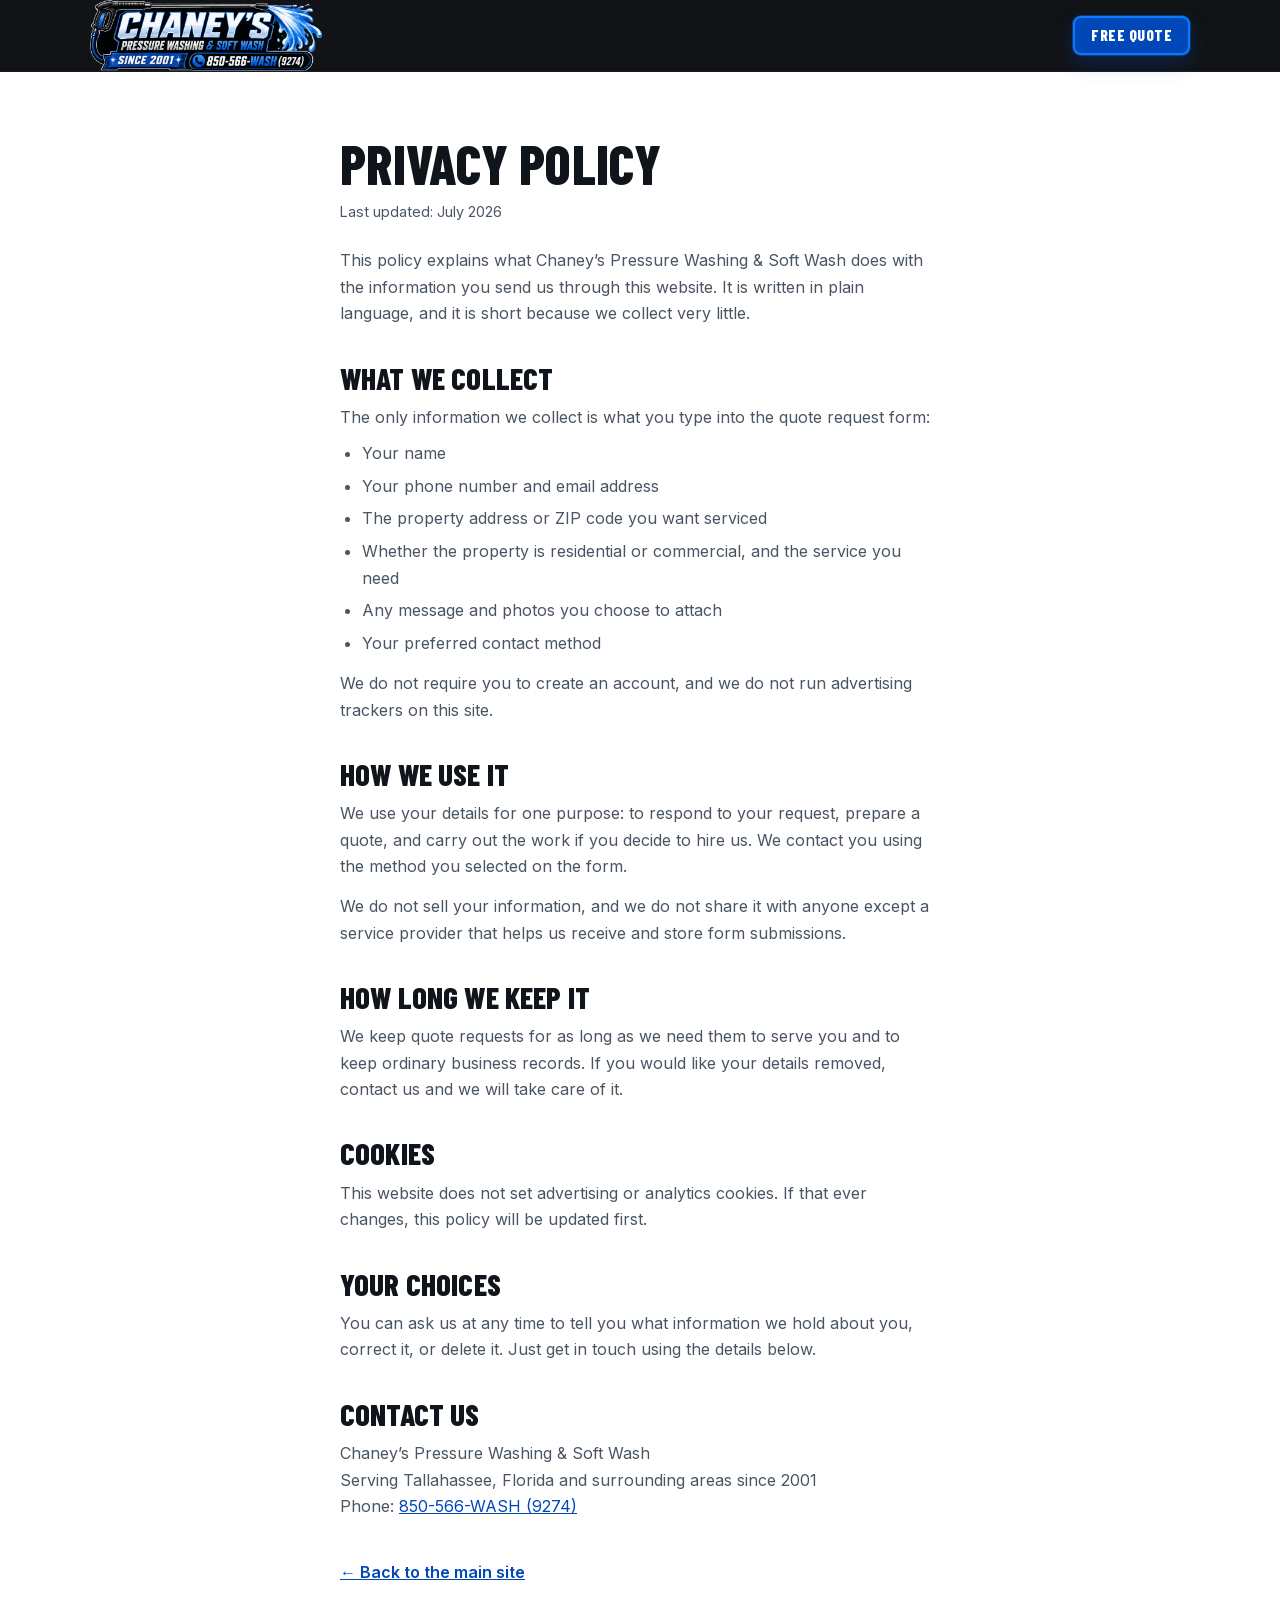
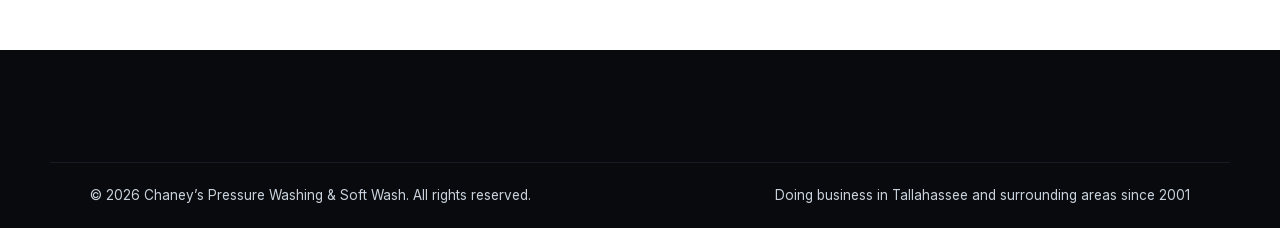
==== privacy.html @ a39a2b58 "Remove placeholders and turn on search indexing Ty's before/after pairs have not arrived, so the pla" ====
<!doctype html>
<html lang="en">
<head>
<meta charset="utf-8">
<meta name="viewport" content="width=device-width, initial-scale=1">
<title>Privacy Policy | Chaney's Pressure Washing &amp; Soft Wash</title>
<meta name="description" content="How Chaney's Pressure Washing &amp; Soft Wash handles the information you send through the quote request form.">
<meta name="robots" content="index, follow">
<meta name="theme-color" content="#080A0D">
<link rel="icon" href="assets/img/favicon-32.png" sizes="32x32">
<link rel="apple-touch-icon" href="assets/img/apple-touch-icon.png">
<link rel="stylesheet" href="assets/css/styles.css?v=3">
<style>
  /* Page-specific: a simple readable document column */
  .doc { max-width: 68ch; padding-block: clamp(2.5rem, 7vw, 4rem); }
  .doc h1 { font-size: clamp(2.4rem, 7vw, 3.4rem); margin-bottom: .5rem; }
  .doc h2 { font-size: clamp(1.5rem, 4vw, 1.9rem); margin: 2.25rem 0 .65rem; }
  .doc p, .doc li { color: var(--ink-mid); }
  .doc p + p, .doc ul + p { margin-top: .85rem; }
  .doc ul { list-style: disc; padding-left: 1.35rem; margin-top: .6rem; display: grid; gap: .4rem; }
  .doc .updated { font-size: .9rem; color: var(--ink-mid); margin-bottom: 1.5rem; }
  .back { display: inline-flex; align-items: center; gap: .4rem; margin-top: 2.5rem; font-weight: 600; }
</style>
</head>

<body>
<a class="skip-link" href="#main">Skip to main content</a>

<header class="site-header">
  <div class="wrap header-inner">
    <a class="brand" href="index.html" aria-label="Chaney's Pressure Washing and Soft Wash — home">
      <img src="assets/img/logo-horizontal.png" alt="Chaney's Pressure Washing &amp; Soft Wash — since 2001" width="760" height="233">
    </a>
    <a class="btn btn-primary btn-sm" href="index.html#contact">Free Quote</a>
  </div>
</header>

<main id="main">
  <div class="wrap doc">

    <h1>Privacy Policy</h1>
    <!-- [REPLACE] Update this date whenever the policy changes -->
    <p class="updated">Last updated: July 2026</p>

    <p>This policy explains what Chaney&rsquo;s Pressure Washing &amp; Soft Wash does with the information
      you send us through this website. It is written in plain language, and it is short because we
      collect very little.</p>

    <h2>What we collect</h2>
    <p>The only information we collect is what you type into the quote request form:</p>
    <ul>
      <li>Your name</li>
      <li>Your phone number and email address</li>
      <li>The property address or ZIP code you want serviced</li>
      <li>Whether the property is residential or commercial, and the service you need</li>
      <li>Any message and photos you choose to attach</li>
      <li>Your preferred contact method</li>
    </ul>
    <p>We do not require you to create an account, and we do not run advertising trackers on this site.</p>

    <h2>How we use it</h2>
    <p>We use your details for one purpose: to respond to your request, prepare a quote, and carry out
      the work if you decide to hire us. We contact you using the method you selected on the form.</p>
    <p>We do not sell your information, and we do not share it with anyone except a service provider
      that helps us receive and store form submissions.</p>

    <h2>How long we keep it</h2>
    <p>We keep quote requests for as long as we need them to serve you and to keep ordinary business
      records. If you would like your details removed, contact us and we will take care of it.</p>

    <h2>Cookies</h2>
    <p>This website does not set advertising or analytics cookies. If that ever changes, this policy
      will be updated first.</p>

    <h2>Your choices</h2>
    <p>You can ask us at any time to tell you what information we hold about you, correct it, or
      delete it. Just get in touch using the details below.</p>

    <h2>Contact us</h2>
    <p>
      Chaney&rsquo;s Pressure Washing &amp; Soft Wash<br>
      Serving Tallahassee, Florida and surrounding areas since 2001<br>
      Phone: <a href="tel:+18505669274">850-566-WASH (9274)</a>
      <!-- [REPLACE] Add a contact email address here once confirmed, e.g.
           <br>Email: <a href="mailto:info@example.com">info@example.com</a> -->
    </p>

    <a class="back" href="index.html">&larr; Back to the main site</a>
  </div>
</main>

<footer class="site-footer">
  <div class="wrap footer-bottom">
    <p>&copy; <span id="year">2026</span> Chaney&rsquo;s Pressure Washing &amp; Soft Wash. All rights reserved.</p>
    <p>Doing business in Tallahassee and surrounding areas since 2001</p>
  </div>
</footer>

<script>
  document.getElementById('year').textContent = String(new Date().getFullYear());
</script>
</body>
</html>
---- assets/css/styles.css ----
/* =========================================================================
   Chaney's Pressure Washing & Soft Wash
   Brand system: Electric Blue #087BFF · Deep Blue #0047B8 · Jet Black #080A0D
                 Bright White #FFFFFF · Chrome Silver #C9D2DC · Soft Ice #DCEEFF
   Headlines: Barlow Condensed ExtraBold · Body: Inter
   ========================================================================= */

/* ---------- Fonts (self-hosted, latin subset) ---------- */
@font-face {
  font-family: 'Barlow Condensed';
  src: url('../fonts/barlow-condensed-800-latin.woff2') format('woff2');
  font-weight: 800; font-style: normal; font-display: swap;
  unicode-range: U+0000-00FF, U+0131, U+0152-0153, U+02BB-02BC, U+02C6, U+02DA,
                 U+02DC, U+2000-206F, U+2074, U+20AC, U+2122, U+2191, U+2193,
                 U+2212, U+2215, U+FEFF, U+FFFD;
}
@font-face {
  font-family: 'Inter';
  src: url('../fonts/inter-var-latin.woff2') format('woff2');
  font-weight: 100 900; font-style: normal; font-display: swap;
  unicode-range: U+0000-00FF, U+0131, U+0152-0153, U+02BB-02BC, U+02C6, U+02DA,
                 U+02DC, U+2000-206F, U+2074, U+20AC, U+2122, U+2191, U+2193,
                 U+2212, U+2215, U+FEFF, U+FFFD;
}

/* ---------- Tokens ---------- */
:root {
  --electric: #087BFF;
  --deep:     #0047B8;
  --jet:      #080A0D;
  --white:    #FFFFFF;
  --chrome:   #C9D2DC;
  --ice:      #DCEEFF;

  --jet-2:    #0E1218;   /* raised surface on black */
  --jet-3:    #161C25;   /* border on black */
  --ink:      #10151C;   /* body text on light */
  --ink-mid:  #4A5563;   /* secondary text on light */
  --line:     #DCE3EB;   /* hairline on light */

  --font-head: 'Barlow Condensed', 'Arial Narrow', Impact, sans-serif;
  --font-body: 'Inter', -apple-system, BlinkMacSystemFont, 'Segoe UI', Roboto, Helvetica, Arial, sans-serif;

  --wrap: 1180px;
  --gutter: clamp(1.25rem, 4vw, 2.5rem);
  --pad-y: clamp(3.5rem, 9vw, 6.5rem);
  --radius: 14px;
  --shadow: 0 18px 44px rgba(8, 10, 13, .12);
  --shadow-dark: 0 18px 44px rgba(0, 0, 0, .5);
  --ring: 0 0 0 3px #080A0D, 0 0 0 6px var(--electric);
  --bar-h: 0px; /* height of the sticky mobile bar; set at breakpoint */
}

/* ---------- Reset ---------- */
*, *::before, *::after { box-sizing: border-box; }
html { -webkit-text-size-adjust: 100%; scroll-behavior: smooth; }
body {
  margin: 0;
  font-family: var(--font-body);
  font-size: 1rem;
  line-height: 1.65;
  color: var(--ink);
  background: var(--white);
  -webkit-font-smoothing: antialiased;
  padding-bottom: var(--bar-h);
  overflow-x: hidden;
}
img, svg { max-width: 100%; }
img { height: auto; display: block; }
a { color: var(--deep); }
h1, h2, h3 {
  font-family: var(--font-head);
  font-weight: 800;
  line-height: 1.02;
  letter-spacing: .005em;
  text-transform: uppercase;
  margin: 0;
}
p { margin: 0; }
ul, ol { margin: 0; padding: 0; list-style: none; }

@media (prefers-reduced-motion: reduce) {
  html { scroll-behavior: auto; }
  *, *::before, *::after {
    animation-duration: .01ms !important; animation-iteration-count: 1 !important;
    transition-duration: .01ms !important;
  }
}

/* ---------- Shared layout ---------- */
.wrap { width: 100%; max-width: var(--wrap); margin-inline: auto; padding-inline: var(--gutter); }

/* Keep jump-link targets clear of the sticky header */
:where(#top, #services, #gallery, #about, #process, #reviews, #contact) { scroll-margin-top: 88px; }

.center { text-align: center; }
.sprite { position: absolute; width: 0; height: 0; overflow: hidden; }
.ico { width: 1.15em; height: 1.15em; fill: currentColor; flex: none; }

.skip-link {
  position: absolute; left: 1rem; top: -100px; z-index: 200;
  background: var(--electric); color: var(--white);
  padding: .7rem 1.1rem; border-radius: 8px; font-weight: 600; text-decoration: none;
  transition: top .15s;
}
.skip-link:focus { top: 1rem; }

:where(a, button, input, select, textarea, [tabindex]):focus-visible {
  outline: 3px solid var(--electric);
  outline-offset: 3px;
  border-radius: 4px;
}

/* ---------- Buttons ---------- */
.btn {
  display: inline-flex; align-items: center; justify-content: center; gap: .5rem;
  font-family: var(--font-head); font-size: 1.15rem; font-weight: 800;
  text-transform: uppercase; letter-spacing: .03em; line-height: 1;
  padding: .95rem 1.5rem; border-radius: 10px; border: 2px solid transparent;
  text-decoration: none; cursor: pointer;
  transition: background-color .16s ease, border-color .16s ease, color .16s ease, transform .16s ease, box-shadow .16s ease;
}
.btn:active { transform: translateY(1px); }
.btn .ico { width: 1.05em; height: 1.05em; }

.btn-primary {
  background: var(--deep); color: var(--white);
  border-color: var(--electric);
  box-shadow: 0 0 0 1px rgba(8,123,255,.35), 0 8px 20px rgba(0,71,184,.3);
}
.btn-primary:hover { background: var(--electric); box-shadow: 0 0 0 1px rgba(8,123,255,.5), 0 10px 26px rgba(8,123,255,.4); }

.btn-ghost { background: transparent; color: var(--white); border-color: var(--chrome); }
.btn-ghost:hover { border-color: var(--electric); background: rgba(8,123,255,.14); }

/* ghost button placed on a light background */
.section:not(.section-dark) .btn-ghost,
.section-ice .btn-ghost { color: var(--ink); border-color: #A9B6C6; }
.section:not(.section-dark) .btn-ghost:hover,
.section-ice .btn-ghost:hover { color: var(--deep); border-color: var(--deep); background: rgba(8,123,255,.1); }

.btn-sm { font-size: .95rem; padding: .62rem 1rem; border-radius: 8px; }
.btn-lg { font-size: 1.25rem; padding: 1.05rem 1.75rem; }
.btn-block { width: 100%; }

.btn-row { display: flex; flex-wrap: wrap; gap: .85rem; }
.center-row { justify-content: center; }

/* ---------- Eyebrow ---------- */
.eyebrow {
  display: flex; align-items: center; gap: .7rem;
  font-family: var(--font-head); font-size: 1.05rem; font-weight: 800;
  letter-spacing: .16em; text-transform: uppercase;
  color: var(--electric); margin-bottom: .75rem;
}
.eyebrow-rule { width: 34px; height: 3px; background: var(--electric); border-radius: 2px; }

/* =========================================================================
   HEADER
   ========================================================================= */
.site-header {
  position: sticky; top: 0; z-index: 100;
  background: rgba(8, 10, 13, .96);
  border-bottom: 1px solid var(--jet-3);
  backdrop-filter: saturate(140%) blur(8px);
}
.site-header.is-stuck { box-shadow: 0 10px 30px rgba(0,0,0,.45); }
.header-inner { display: flex; align-items: center; gap: 1rem; min-height: 68px; }

.brand { display: block; margin-right: auto; line-height: 0; }
.brand img { width: clamp(158px, 30vw, 232px); height: auto; }

.icon-btn {
  display: inline-flex; align-items: center; justify-content: center;
  width: 44px; height: 44px; flex: none;
  background: transparent; border: 1px solid var(--jet-3); border-radius: 9px;
  color: var(--white); cursor: pointer; padding: 0;
}
.icon-btn:hover { border-color: var(--electric); color: var(--electric); }
.icon-btn .ico { width: 20px; height: 20px; }

.bars, .bars::before, .bars::after {
  display: block; width: 19px; height: 2px; background: currentColor; border-radius: 2px;
  transition: transform .2s ease, opacity .15s ease;
}
.bars { position: relative; }
.bars::before, .bars::after { content: ''; position: absolute; left: 0; }
.bars::before { top: -6px; }
.bars::after  { top: 6px; }
[aria-expanded="true"] .bars { background: transparent; }
[aria-expanded="true"] .bars::before { transform: translateY(6px) rotate(45deg); }
[aria-expanded="true"] .bars::after  { transform: translateY(-6px) rotate(-45deg); }

/* mobile drawer */
.nav {
  position: fixed; inset: 68px 0 auto 0; z-index: 99;
  background: var(--jet); border-bottom: 1px solid var(--jet-3);
  padding: .5rem var(--gutter) 1.5rem;
  transform: translateY(-115%); visibility: hidden;
  transition: transform .28s cubic-bezier(.4,0,.2,1), visibility .28s;
}
.nav.is-open { transform: translateY(0); visibility: visible; }
.nav-list { display: grid; }
.nav-list a {
  display: block; padding: .95rem .25rem;
  font-family: var(--font-head); font-size: 1.4rem; text-transform: uppercase; letter-spacing: .04em;
  color: var(--white); text-decoration: none; border-bottom: 1px solid var(--jet-3);
}
.nav-list a:hover { color: var(--electric); }
.nav-cta { display: grid; gap: .6rem; margin-top: 1.15rem; }
.nav-cta .btn { font-size: 1.1rem; padding: .85rem 1rem; }

.nav-scrim { position: fixed; inset: 0; z-index: 98; background: rgba(8,10,13,.6); }

/* =========================================================================
   HERO
   ========================================================================= */
.hero { position: relative; background: var(--jet); color: var(--white); overflow: hidden; }
.hero-bg {
  position: absolute; inset: 0;
  background:
    radial-gradient(60% 70% at 78% 34%, rgba(8,123,255,.30), transparent 70%),
    radial-gradient(50% 60% at 6% 92%, rgba(0,71,184,.26), transparent 72%);
}
/* faint water arc, drawn not photographed */
.hero-bg::after {
  content: ''; position: absolute; inset: 0;
  background-image:
    radial-gradient(circle at 50% 140%, transparent 58%, rgba(201,210,220,.07) 58.4%, transparent 59.4%),
    radial-gradient(circle at 50% 150%, transparent 62%, rgba(8,123,255,.10) 62.4%, transparent 63.6%);
}
.hero-inner {
  position: relative; z-index: 1;
  display: grid; gap: clamp(2rem, 5vw, 3rem);
  padding-top: clamp(2.75rem, 8vw, 5rem);
  padding-bottom: clamp(4.5rem, 10vw, 7rem);
}
.hero h1 {
  font-size: clamp(2.65rem, 8.4vw, 4.6rem);
  margin-bottom: 1.1rem;
  text-shadow: 0 2px 24px rgba(0,0,0,.5);
}
.hero h1 .hl { color: var(--electric); }
.hero-lead {
  font-size: clamp(1.06rem, 3.2vw, 1.28rem); font-weight: 600;
  color: var(--white); margin-bottom: .4rem;
  border-left: 3px solid var(--electric); padding-left: .85rem;
}
.hero-sub { font-size: clamp(1rem, 3vw, 1.12rem); color: var(--chrome); margin-bottom: 1.5rem; }

.pill-row { display: flex; flex-wrap: wrap; gap: .6rem; margin-bottom: 1.9rem; }
.pill {
  display: inline-flex; align-items: center; gap: .5rem;
  font-size: .9rem; font-weight: 600; color: var(--white);
  background: rgba(255,255,255,.05); border: 1px solid var(--jet-3);
  border-radius: 100px; padding: .5rem .95rem;
}
.pill .ico { color: var(--electric); width: 1.05rem; height: 1.05rem; }

.hero-visual { display: flex; justify-content: center; }
.hero-emblem { width: min(100%, 420px); filter: drop-shadow(0 22px 50px rgba(0,0,0,.7)); }

/* Hero job photo. Chrome hairline + deep shadow keeps it feeling deliberate
   against the dark hero rather than pasted on. */
.hero-shot {
  position: relative; margin: 0; width: min(100%, 440px);
  border-radius: var(--radius); overflow: hidden;
  border: 1px solid rgba(201,210,220,.35);
  box-shadow: 0 26px 60px rgba(0,0,0,.6);
}
.hero-shot img { display: block; width: 100%; height: auto; }
.hero-shot-cap {
  position: absolute; inset: auto 0 0 0;
  display: flex; align-items: center; gap: .5rem;
  padding: 1.6rem .95rem .8rem;
  font-size: .84rem; font-weight: 600; color: var(--white);
  background: linear-gradient(to top, rgba(8,10,13,.92), rgba(8,10,13,0));
}
.hero-shot-cap .ico { width: 1rem; height: 1rem; color: var(--electric); flex: none; }

.wave { display: block; width: 100%; height: clamp(40px, 6vw, 76px); margin-top: -1px; fill: var(--white); position: relative; z-index: 1; }

/* =========================================================================
   TRUST BAR
   ========================================================================= */
.trustbar { background: var(--white); padding-bottom: clamp(1rem, 3vw, 1.5rem); }
.trust-grid {
  display: grid; grid-template-columns: repeat(2, 1fr); gap: .75rem;
  border: 1px solid var(--line); border-radius: var(--radius);
  background: var(--ice); padding: 1.1rem;
}
.trust-grid li { display: flex; align-items: center; gap: .7rem; }
.trust-grid .ico { width: 1.9rem; height: 1.9rem; color: var(--deep); }
.trust-grid span { display: grid; font-size: .85rem; line-height: 1.3; color: var(--ink-mid); }
.trust-grid strong {
  font-family: var(--font-head); font-size: 1.15rem; font-weight: 800;
  text-transform: uppercase; letter-spacing: .01em; color: var(--ink);
}

/* =========================================================================
   SECTIONS
   ========================================================================= */
.section { padding-block: var(--pad-y); }
.section-ice { background: var(--ice); }
.section-dark { background: var(--jet); color: var(--white); }
.section-dark h2, .section-dark h3 { color: var(--white); }
.section-dark p { color: var(--chrome); }

.section-head { max-width: 62ch; margin-bottom: clamp(2rem, 5vw, 3rem); }
.section-head h2 { font-size: clamp(2.05rem, 6vw, 3.05rem); }
.section-intro { margin-top: 1rem; color: var(--ink-mid); font-size: 1.03rem; }
.section-dark .section-intro { color: var(--chrome); }
.section-intro strong { color: var(--ink); }
.section-dark .section-intro strong { color: var(--white); }
.section-foot { margin-top: 2rem; color: var(--ink-mid); }

/* ---------- Service cards ---------- */
.card-grid { display: grid; gap: 1rem; }
.card {
  background: var(--white); border: 1px solid var(--line); border-radius: var(--radius);
  padding: 1.6rem 1.4rem;
  border-top: 4px solid var(--electric);
  transition: transform .18s ease, box-shadow .18s ease, border-color .18s ease;
}
.card:hover { transform: translateY(-3px); box-shadow: var(--shadow); }
.card-ico { width: 2.4rem; height: 2.4rem; fill: var(--deep); margin-bottom: .85rem; }
.card h3 { font-size: 1.5rem; margin-bottom: .5rem; }
.card p { color: var(--ink-mid); font-size: .97rem; }
.section-ice .card { border-color: #C4D8EE; }

/* ---------- Before & After ---------- */
.gallery { display: grid; gap: 1.35rem; }
/* While only one project is live, don't leave a dead column beside it.
   Self-correcting: uncomment another tile in index.html and the grid goes
   back to two columns on its own, with no CSS change needed. */
.gallery:has(> .ba-card:only-child) {
  grid-template-columns: minmax(0, 46rem);
  justify-content: center;
}
.ba-card {
  margin: 0; background: var(--white); border: 1px solid #C4D8EE;
  border-radius: var(--radius); overflow: hidden; box-shadow: var(--shadow);
}
.ba-pair { display: grid; grid-template-columns: 1fr 1fr; gap: 2px; background: var(--chrome); }
.ba-shot { position: relative; background: var(--jet); }
.ba-shot img { width: 100%; aspect-ratio: 4 / 3; object-fit: cover; }
.ba-tag {
  position: absolute; top: .6rem; left: .6rem;
  font-family: var(--font-head); font-size: .92rem; font-weight: 800;
  text-transform: uppercase; letter-spacing: .08em; color: var(--white);
  padding: .3rem .65rem; border-radius: 6px;
}
.ba-before { background: var(--deep); }
.ba-after  { background: var(--electric); }
.ba-card figcaption {
  display: flex; align-items: baseline; gap: .65rem; flex-wrap: wrap;
  padding: .95rem 1.1rem; font-weight: 600; color: var(--ink);
}
.ba-type {
  font-family: var(--font-head); font-size: .82rem; letter-spacing: .1em; text-transform: uppercase;
  color: var(--deep); border: 1px solid currentColor; border-radius: 5px; padding: .1rem .45rem;
}

/* =========================================================================
   RECENT WORK — single job photos, square tiles so mixed camera
   orientations still line up on a grid
   ========================================================================= */
.recent { margin-top: 3.25rem; padding-top: 2.75rem; border-top: 1px solid #C4D8EE; }
.recent-head {
  font-family: var(--font-head); font-weight: 800; text-transform: uppercase;
  font-size: clamp(1.4rem, 4.5vw, 1.9rem); letter-spacing: .01em; color: var(--ink);
}
.recent-intro { margin-top: .7rem; max-width: 62ch; color: var(--ink-mid); font-size: 1rem; }

.recent-grid {
  list-style: none; margin: 1.9rem 0 0; padding: 0;
  display: grid; gap: 1.1rem;
  grid-template-columns: repeat(auto-fit, minmax(230px, 1fr));
}
.recent-item figure {
  margin: 0; height: 100%; background: var(--white);
  border: 1px solid #C4D8EE; border-radius: var(--radius);
  overflow: hidden; box-shadow: var(--shadow);
}
.recent-item img {
  display: block; width: 100%; aspect-ratio: 1 / 1;
  object-fit: cover; background: var(--jet);
}
.recent-item figcaption {
  display: flex; align-items: baseline; gap: .6rem; flex-wrap: wrap;
  padding: .85rem .95rem; font-size: .93rem; font-weight: 600; color: var(--ink);
}
.recent-type {
  font-family: var(--font-head); font-size: .75rem; letter-spacing: .1em;
  text-transform: uppercase; color: var(--deep);
  border: 1px solid currentColor; border-radius: 5px; padding: .1rem .4rem;
}

/* Residential photo closing the Why Chaney's section */
.why-shot {
  margin: 2.75rem 0 0; border-radius: var(--radius); overflow: hidden;
  border: 1px solid rgba(201,210,220,.28); box-shadow: 0 20px 46px rgba(0,0,0,.5);
}
.why-shot img { display: block; width: 100%; height: auto; }
.why-shot figcaption {
  padding: .85rem 1.1rem; font-size: .9rem; color: var(--chrome);
  background: rgba(255,255,255,.05);
}

/* placeholder / disclosure note */
.note {
  margin-top: 1.5rem; padding: .9rem 1.1rem;
  border-left: 4px solid var(--electric); background: rgba(8,123,255,.07);
  border-radius: 0 8px 8px 0; font-size: .92rem; color: var(--ink-mid);
}
.note strong { color: var(--ink); }

/* ---------- Why choose ---------- */
.why-grid { display: grid; gap: 1.35rem; }
.why-grid li { display: flex; gap: .9rem; align-items: flex-start; }
.why-grid .ico { width: 1.6rem; height: 1.6rem; color: var(--electric); margin-top: .15rem; }
.why-grid h3 { font-size: 1.32rem; margin-bottom: .25rem; }
.why-grid p { font-size: .97rem; }

/* ---------- Process ---------- */
.steps { display: grid; gap: 1.15rem; counter-reset: step; }
.step {
  position: relative; background: var(--white); border: 1px solid var(--line);
  border-radius: var(--radius); padding: 1.9rem 1.4rem 1.5rem;
}
.step-num {
  position: absolute; top: -1.1rem; left: 1.3rem;
  display: grid; place-items: center; width: 2.6rem; height: 2.6rem;
  font-family: var(--font-head); font-size: 1.5rem; font-weight: 800;
  color: var(--white); background: var(--deep);
  border: 2px solid var(--electric); border-radius: 50%;
}
.step h3 { font-size: 1.42rem; margin: .35rem 0 .4rem; }
.step p { color: var(--ink-mid); font-size: .97rem; }

/* ---------- Reviews ---------- */
.review-grid { display: grid; gap: 1.1rem; }
.review {
  background: var(--white); border: 1px solid #C4D8EE; border-radius: var(--radius);
  padding: 1.5rem 1.4rem;
}
.review.is-placeholder { border-style: dashed; background: rgba(255,255,255,.55); }
.quote-mark { width: 1.9rem; height: 1.9rem; fill: var(--electric); opacity: .55; margin-bottom: .6rem; }
.review-text { font-size: 1.02rem; color: var(--ink-mid); }
.review-meta {
  margin-top: .9rem; font-family: var(--font-head); font-size: .95rem;
  letter-spacing: .08em; text-transform: uppercase; color: var(--deep);
}
#reviews .center { margin-top: 2rem; }

/* =========================================================================
   QUOTE FORM
   ========================================================================= */
.quote-wrap { display: grid; gap: clamp(2rem, 5vw, 3.25rem); align-items: start; }
.quote-intro h2 { font-size: clamp(2.05rem, 6vw, 2.9rem); margin-bottom: .9rem; }
.quote-intro > p { margin-bottom: 1.1rem; }
.phone-link {
  display: inline-flex; align-items: center; gap: .55rem;
  font-family: var(--font-head); font-size: clamp(1.7rem, 5vw, 2.15rem); font-weight: 800;
  color: var(--white); text-decoration: none; letter-spacing: .01em;
}
.phone-link span { color: var(--chrome); }
.phone-link .ico { color: var(--electric); width: 1.5rem; height: 1.5rem; }
.phone-link:hover { color: var(--electric); }
.quote-facts { margin-top: 1.4rem; display: grid; gap: .55rem; }
.quote-facts li {
  position: relative; padding-left: 1.5rem; font-size: .95rem; color: var(--chrome);
}
.quote-facts li::before {
  content: ''; position: absolute; left: 0; top: .5rem;
  width: .6rem; height: .6rem; background: var(--electric); border-radius: 2px; transform: rotate(45deg);
}

.quote-form {
  background: var(--jet-2); border: 1px solid var(--jet-3); border-radius: var(--radius);
  padding: clamp(1.35rem, 4vw, 2rem); box-shadow: var(--shadow-dark);
}
.field { margin-bottom: 1.05rem; border: 0; padding: 0; min-width: 0; }
.field-row { display: grid; gap: 1.05rem; }
.field label, .field legend {
  display: block; padding: 0; margin-bottom: .4rem;
  font-size: .9rem; font-weight: 600; color: var(--white);
}
.req { color: var(--electric); }
.opt { color: var(--chrome); font-weight: 400; }

.field input[type="text"], .field input[type="tel"], .field input[type="email"],
.field select, .field textarea, .field input[type="file"] {
  width: 100%; font: inherit; font-size: 1rem; color: var(--white);
  background: var(--jet); border: 1px solid #232B37; border-radius: 9px;
  padding: .8rem .9rem;
  transition: border-color .15s ease, box-shadow .15s ease;
}
.field textarea { resize: vertical; min-height: 6.5rem; }
.field select {
  appearance: none;
  background-image: url("data:image/svg+xml,%3Csvg xmlns='http://www.w3.org/2000/svg' viewBox='0 0 12 8'%3E%3Cpath fill='%23C9D2DC' d='M1.4 0 6 4.6 10.6 0 12 1.4 6 7.4 0 1.4z'/%3E%3C/svg%3E");
  background-repeat: no-repeat; background-position: right 1rem center; background-size: 12px;
  padding-right: 2.6rem;
}
.field input:hover, .field select:hover, .field textarea:hover { border-color: #33404F; }
.field input:focus, .field select:focus, .field textarea:focus {
  border-color: var(--electric); box-shadow: 0 0 0 3px rgba(8,123,255,.28); outline: none;
}
.field input::placeholder, .field textarea::placeholder { color: #6C7A8B; }
.field input[type="file"] { padding: .62rem .7rem; color: var(--chrome); font-size: .92rem; }
.field input[type="file"]::file-selector-button {
  font: inherit; font-weight: 600; margin-right: .8rem; cursor: pointer;
  background: var(--jet-3); color: var(--white); border: 0; border-radius: 6px; padding: .45rem .8rem;
}
.field input[type="file"]::file-selector-button:hover { background: var(--deep); }

.choice-row { display: flex; flex-wrap: wrap; gap: .55rem; }
.choice { position: relative; margin: 0; }
.choice input { position: absolute; opacity: 0; width: 0; height: 0; }
.choice span {
  display: inline-block; cursor: pointer; font-size: .95rem; font-weight: 500;
  color: var(--chrome); background: var(--jet); border: 1px solid #232B37;
  border-radius: 100px; padding: .58rem 1.1rem;
  transition: border-color .15s, color .15s, background-color .15s;
}
.choice span:hover { border-color: #3E4B5C; color: var(--white); }
.choice input:checked + span {
  background: var(--deep); border-color: var(--electric); color: var(--white);
}
.choice input:focus-visible + span { outline: 3px solid var(--electric); outline-offset: 3px; }

.hint { font-size: .84rem; color: #8A96A6; margin-top: .4rem; }
.err { font-size: .86rem; font-weight: 500; color: #FF8A8A; margin-top: .4rem; }
.field [aria-invalid="true"] { border-color: #FF6B6B; }
.field [aria-invalid="true"]:focus { box-shadow: 0 0 0 3px rgba(255,107,107,.28); }

.form-note { margin-top: 1rem; font-size: .84rem; color: #8A96A6; }
.form-note a { color: var(--chrome); }
.form-status {
  margin-top: 1rem; padding: .85rem 1rem; border-radius: 9px; font-size: .93rem;
  background: rgba(255,107,107,.12); border: 1px solid rgba(255,107,107,.4); color: #FFC9C9;
}
.hp { position: absolute; left: -9999px; width: 1px; height: 1px; overflow: hidden; }

#quoteSubmit.is-busy { opacity: .7; pointer-events: none; }

.quote-success {
  background: var(--jet-2); border: 1px solid var(--electric); border-radius: var(--radius);
  padding: clamp(1.6rem, 5vw, 2.5rem); box-shadow: var(--shadow-dark);
}
.quote-success .success-ico { width: 3rem; height: 3rem; fill: var(--electric); margin-bottom: .9rem; }
.quote-success h2 { font-size: clamp(1.8rem, 5vw, 2.35rem); margin-bottom: .8rem; }
.quote-success p { margin-bottom: .7rem; }
.quote-success a { color: var(--electric); font-weight: 600; }
/* Photo-by-text ask — set apart so it is not skimmed past. */
.quote-success .success-photos {
  margin-block: 1.1rem; padding: .9rem 1.1rem;
  background: rgba(8,123,255,.1); border-left: 3px solid var(--electric);
  border-radius: 0 var(--radius) var(--radius) 0;
}
.quote-success .success-photos strong { color: var(--white); }

/* =========================================================================
   FINAL CTA
   ========================================================================= */
.final-cta {
  background: var(--deep);
  background-image: radial-gradient(80% 120% at 50% 0%, rgba(8,123,255,.55), transparent 70%);
  color: var(--white); text-align: center; padding-block: clamp(3rem, 8vw, 4.75rem);
  border-top: 3px solid var(--electric);
}
.final-cta h2 { font-size: clamp(2.15rem, 6.5vw, 3.4rem); margin-bottom: .85rem; }
.final-cta p { max-width: 54ch; margin: 0 auto 1.9rem; color: #E6F0FF; }
.final-cta .btn-primary { background: var(--white); color: var(--deep); border-color: var(--white); box-shadow: 0 8px 24px rgba(0,0,0,.28); }
.final-cta .btn-primary:hover { background: var(--ice); color: var(--jet); border-color: var(--ice); }
.final-cta .btn-ghost { color: var(--white); border-color: rgba(255,255,255,.65); }
.final-cta .btn-ghost:hover { background: rgba(255,255,255,.14); border-color: var(--white); }

/* =========================================================================
   FOOTER
   ========================================================================= */
.site-footer { background: var(--jet); color: var(--chrome); padding-top: clamp(2.75rem, 7vw, 4rem); }
.footer-inner { display: grid; gap: 2rem; }
.footer-brand img { width: 220px; margin-bottom: 1rem; }
.footer-tag {
  font-family: var(--font-head); font-size: 1.12rem; text-transform: uppercase;
  letter-spacing: .02em; color: var(--white); max-width: 26ch;
}
.footer-col h2 {
  font-size: 1.15rem; letter-spacing: .1em; color: var(--white); margin-bottom: .85rem;
}
.footer-col ul { display: grid; gap: .5rem; font-size: .93rem; }
.footer-col a { color: var(--chrome); text-decoration: none; }
.footer-col a:hover { color: var(--electric); text-decoration: underline; }
.footer-phone { font-family: var(--font-head); font-size: 1.45rem; color: var(--white) !important; letter-spacing: .01em; }
.footer-phone:hover { color: var(--electric) !important; }
.social { display: flex; gap: .6rem; margin-top: 1rem; }
.social a {
  display: grid; place-items: center; width: 42px; height: 42px;
  border: 1px solid var(--jet-3); border-radius: 9px; color: var(--chrome);
}
.social a:hover { border-color: var(--electric); color: var(--electric); background: rgba(8,123,255,.1); }
.social .ico { width: 20px; height: 20px; }

.footer-bottom {
  display: flex; flex-wrap: wrap; gap: .6rem 1.5rem; justify-content: space-between;
  margin-top: clamp(2rem, 5vw, 3rem); padding-block: 1.35rem;
  border-top: 1px solid var(--jet-3); font-size: .85rem;
}
.footer-bottom a { color: var(--chrome); }

/* =========================================================================
   STICKY MOBILE BAR
   ========================================================================= */
.mobile-bar {
  position: fixed; left: 0; right: 0; bottom: 0; z-index: 95;
  display: grid; grid-template-columns: 1fr 1.35fr; gap: .6rem;
  padding: .6rem var(--gutter) calc(.6rem + env(safe-area-inset-bottom));
  background: rgba(8,10,13,.97); border-top: 1px solid var(--jet-3);
  backdrop-filter: blur(8px);
}
.mobile-bar .btn { font-size: 1.05rem; padding: .8rem .5rem; }

/* =========================================================================
   BREAKPOINTS
   ========================================================================= */
@media (min-width: 560px) {
  .field-row { grid-template-columns: 1fr 1fr; }
  .card-grid, .review-grid, .steps, .gallery { grid-template-columns: repeat(2, 1fr); }
  .why-grid { grid-template-columns: repeat(2, 1fr); gap: 1.6rem 2rem; }
}

@media (min-width: 780px) {
  .trust-grid { grid-template-columns: repeat(4, 1fr); padding: 1.4rem 1.25rem; }
  .steps { grid-template-columns: repeat(3, 1fr); }
  .review-grid { grid-template-columns: repeat(3, 1fr); }
  .hero-inner { grid-template-columns: 1.1fr .9fr; align-items: center; }
  .hero-emblem { width: min(100%, 460px); }
  .footer-inner { grid-template-columns: 1.4fr 1fr 1fr 1fr; gap: 2.5rem; }
}

@media (min-width: 900px) {
  .card-grid { grid-template-columns: repeat(3, 1fr); gap: 1.35rem; }
  .gallery { gap: 1.75rem; }
  .quote-wrap { grid-template-columns: .85fr 1.15fr; }
  .quote-intro { position: sticky; top: 100px; }
}

/* Desktop navigation — drawer becomes an inline bar */
@media (min-width: 1000px) {
  .nav {
    position: static; transform: none; visibility: visible;
    display: flex; align-items: center; gap: 1.75rem;
    background: transparent; border: 0; padding: 0; inset: auto;
  }
  .nav-list { display: flex; gap: 1.4rem; }
  .nav-list a {
    padding: .35rem 0; border: 0; font-size: 1.06rem; letter-spacing: .05em;
    border-bottom: 2px solid transparent;
  }
  .nav-list a:hover { border-bottom-color: var(--electric); }
  .nav-cta { display: flex; gap: .6rem; margin: 0; }
  .nav-toggle, .header-call, .nav-scrim { display: none; }
  .mobile-bar { display: none; }
  body { padding-bottom: 0; }
}

@media (max-width: 999px) {
  :root { --bar-h: 74px; }
  .nav-call { display: none; }
}

/* Very small phones */
@media (max-width: 380px) {
  .btn-lg { font-size: 1.12rem; padding: .95rem 1.15rem; }
  .btn-row .btn { width: 100%; }
}

/* Users who prefer more contrast */
@media (prefers-contrast: more) {
  .card, .step, .review, .ba-card { border-color: var(--ink); }
  .section-intro, .card p, .step p, .review-text { color: var(--ink); }
}

@media print {
  .site-header, .mobile-bar, .hero-bg, .wave, .nav { display: none !important; }
  body { color: #000; background: #fff; padding: 0; }
  .section-dark, .hero, .final-cta, .site-footer { background: #fff !important; color: #000 !important; }
  .section-dark h2, .section-dark h3, .section-dark p, .hero * , .final-cta * { color: #000 !important; }
}
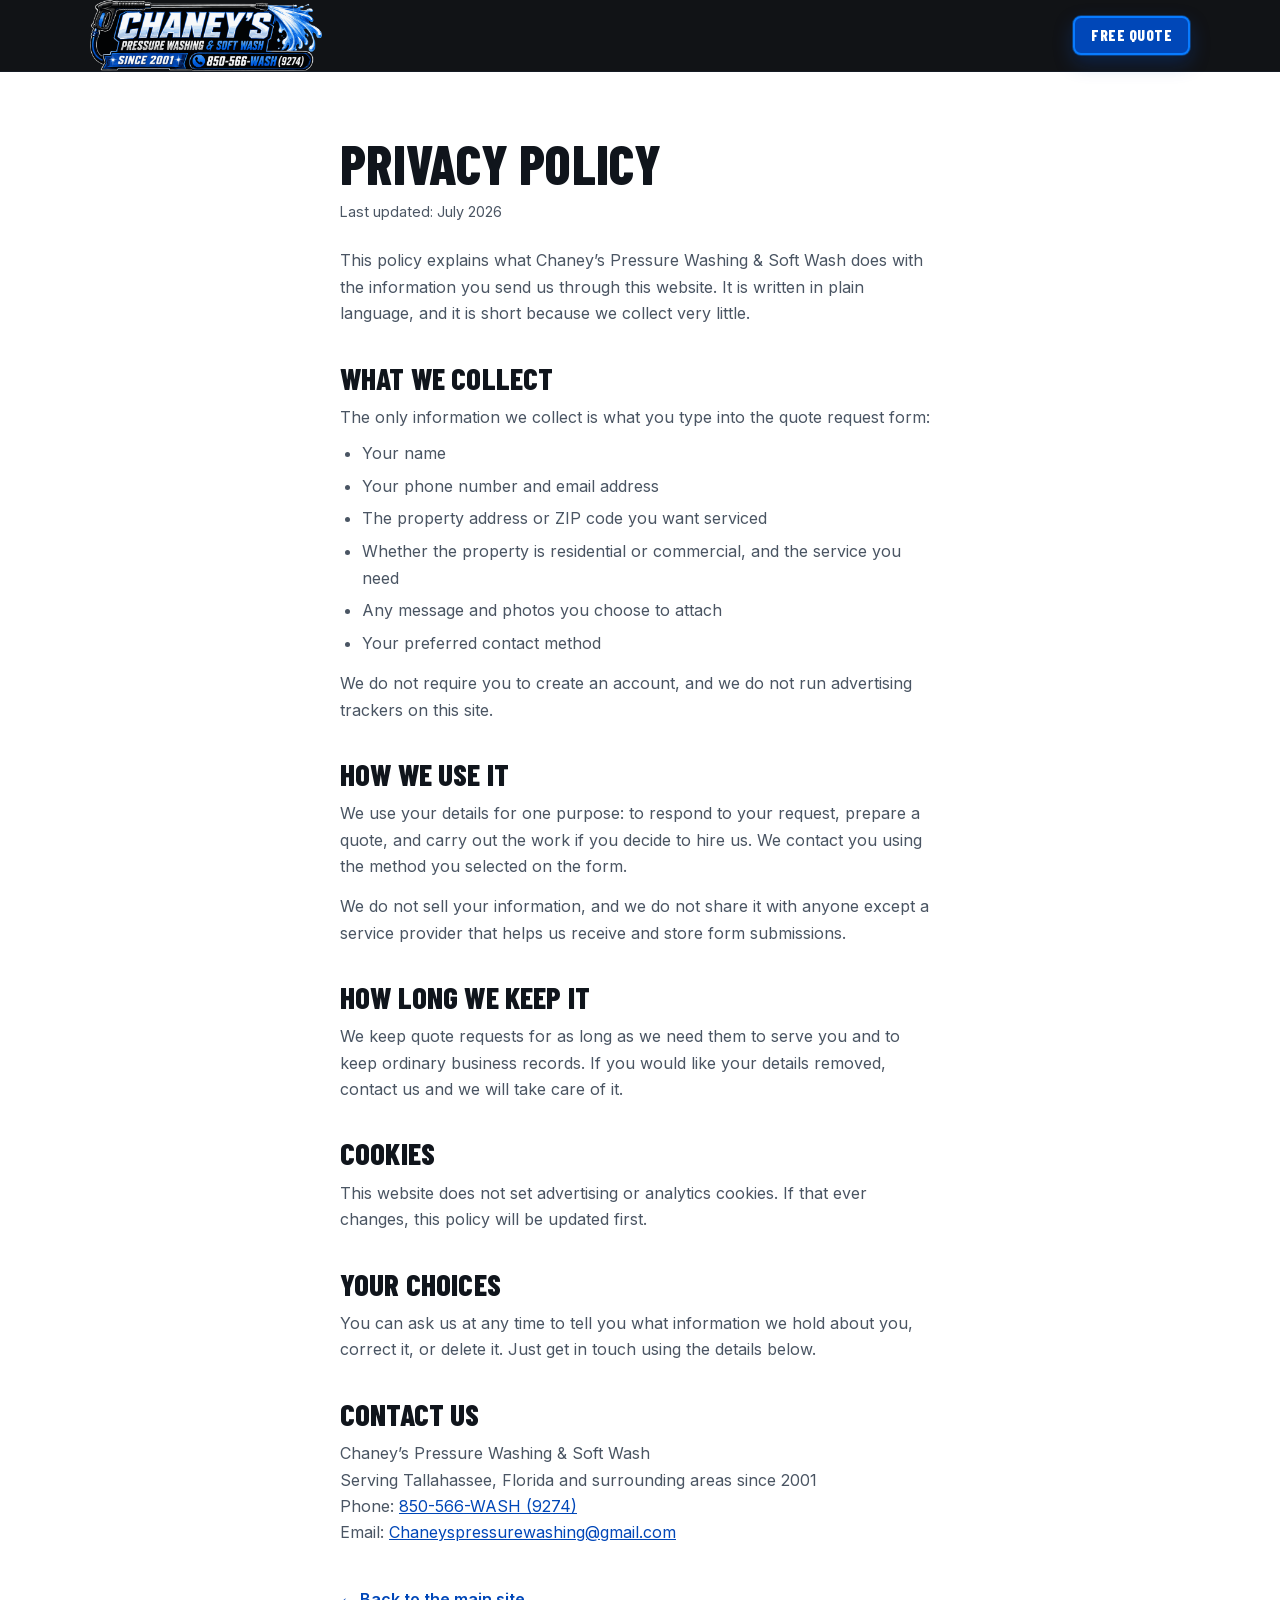
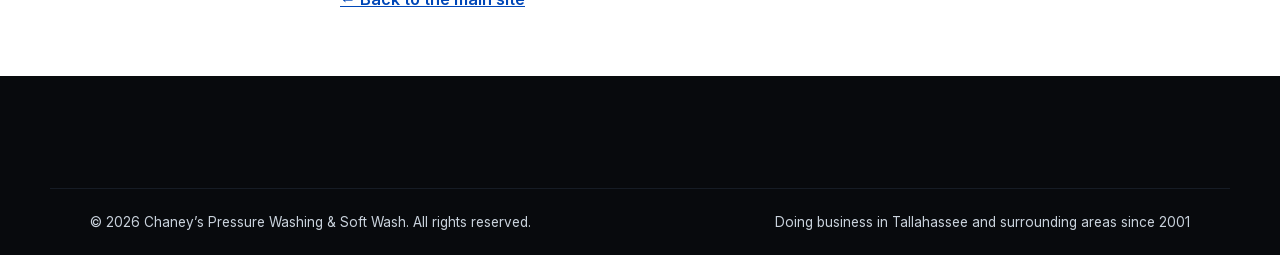
==== commit 1c14eb98: "Add the confirmed contact email Chaneyspressurewashing@gmail.com, confirmed by Brandon and already p" ====
--- a/privacy.html
+++ b/privacy.html
@@ -6,6 +6,9 @@
 <title>Privacy Policy | Chaney's Pressure Washing &amp; Soft Wash</title>
 <meta name="description" content="How Chaney's Pressure Washing &amp; Soft Wash handles the information you send through the quote request form.">
 <meta name="robots" content="index, follow">
+<!-- Hosting serves this at /privacy, not /privacy.html — link to and list the
+     clean URL everywhere, or every visit takes a needless redirect. -->
+<link rel="canonical" href="https://chaneyspressurewashing.com/privacy">
 <meta name="theme-color" content="#080A0D">
 <link rel="icon" href="assets/img/favicon-32.png" sizes="32x32">
 <link rel="apple-touch-icon" href="assets/img/apple-touch-icon.png">
@@ -80,9 +83,8 @@
     <p>
       Chaney&rsquo;s Pressure Washing &amp; Soft Wash<br>
       Serving Tallahassee, Florida and surrounding areas since 2001<br>
-      Phone: <a href="tel:+18505669274">850-566-WASH (9274)</a>
-      <!-- [REPLACE] Add a contact email address here once confirmed, e.g.
-           <br>Email: <a href="mailto:info@example.com">info@example.com</a> -->
+      Phone: <a href="tel:+18505669274">850-566-WASH (9274)</a><br>
+      Email: <a href="mailto:Chaneyspressurewashing@gmail.com">Chaneyspressurewashing@gmail.com</a>
     </p>
 
     <a class="back" href="index.html">&larr; Back to the main site</a>
